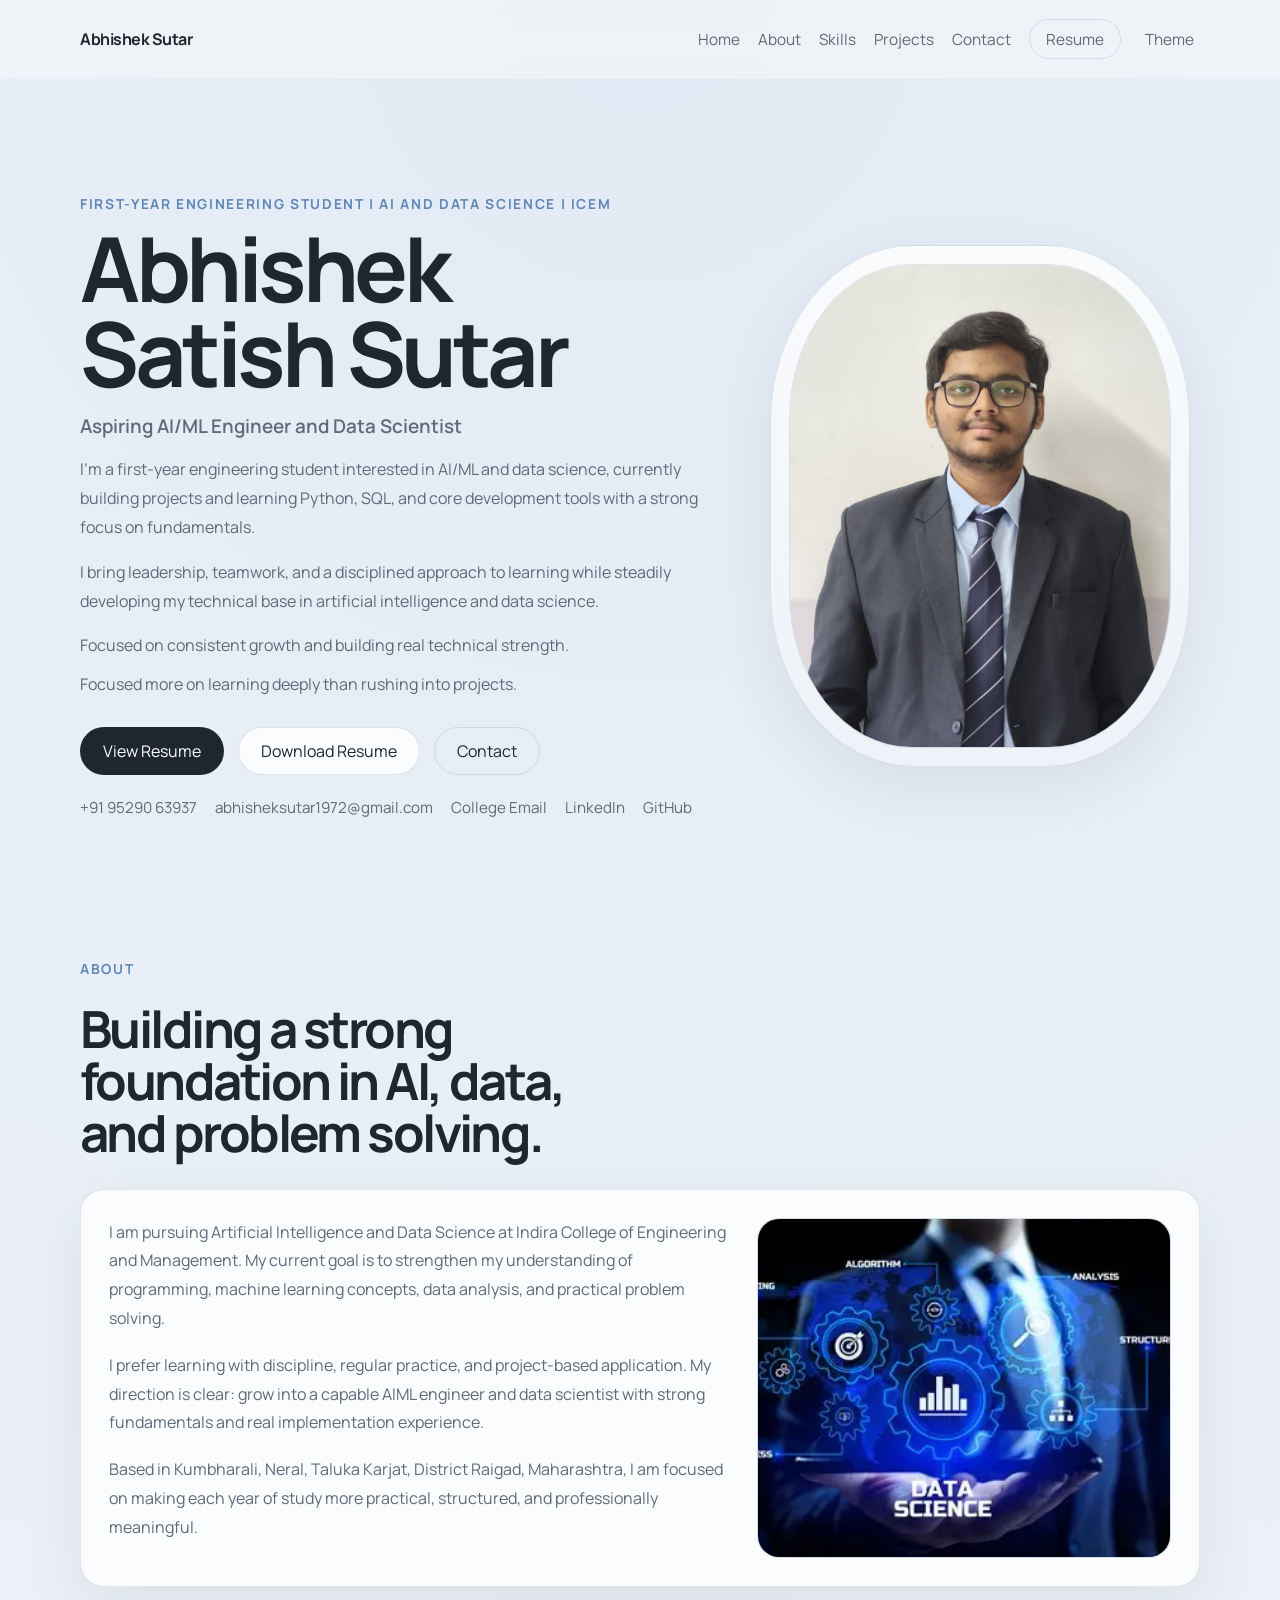
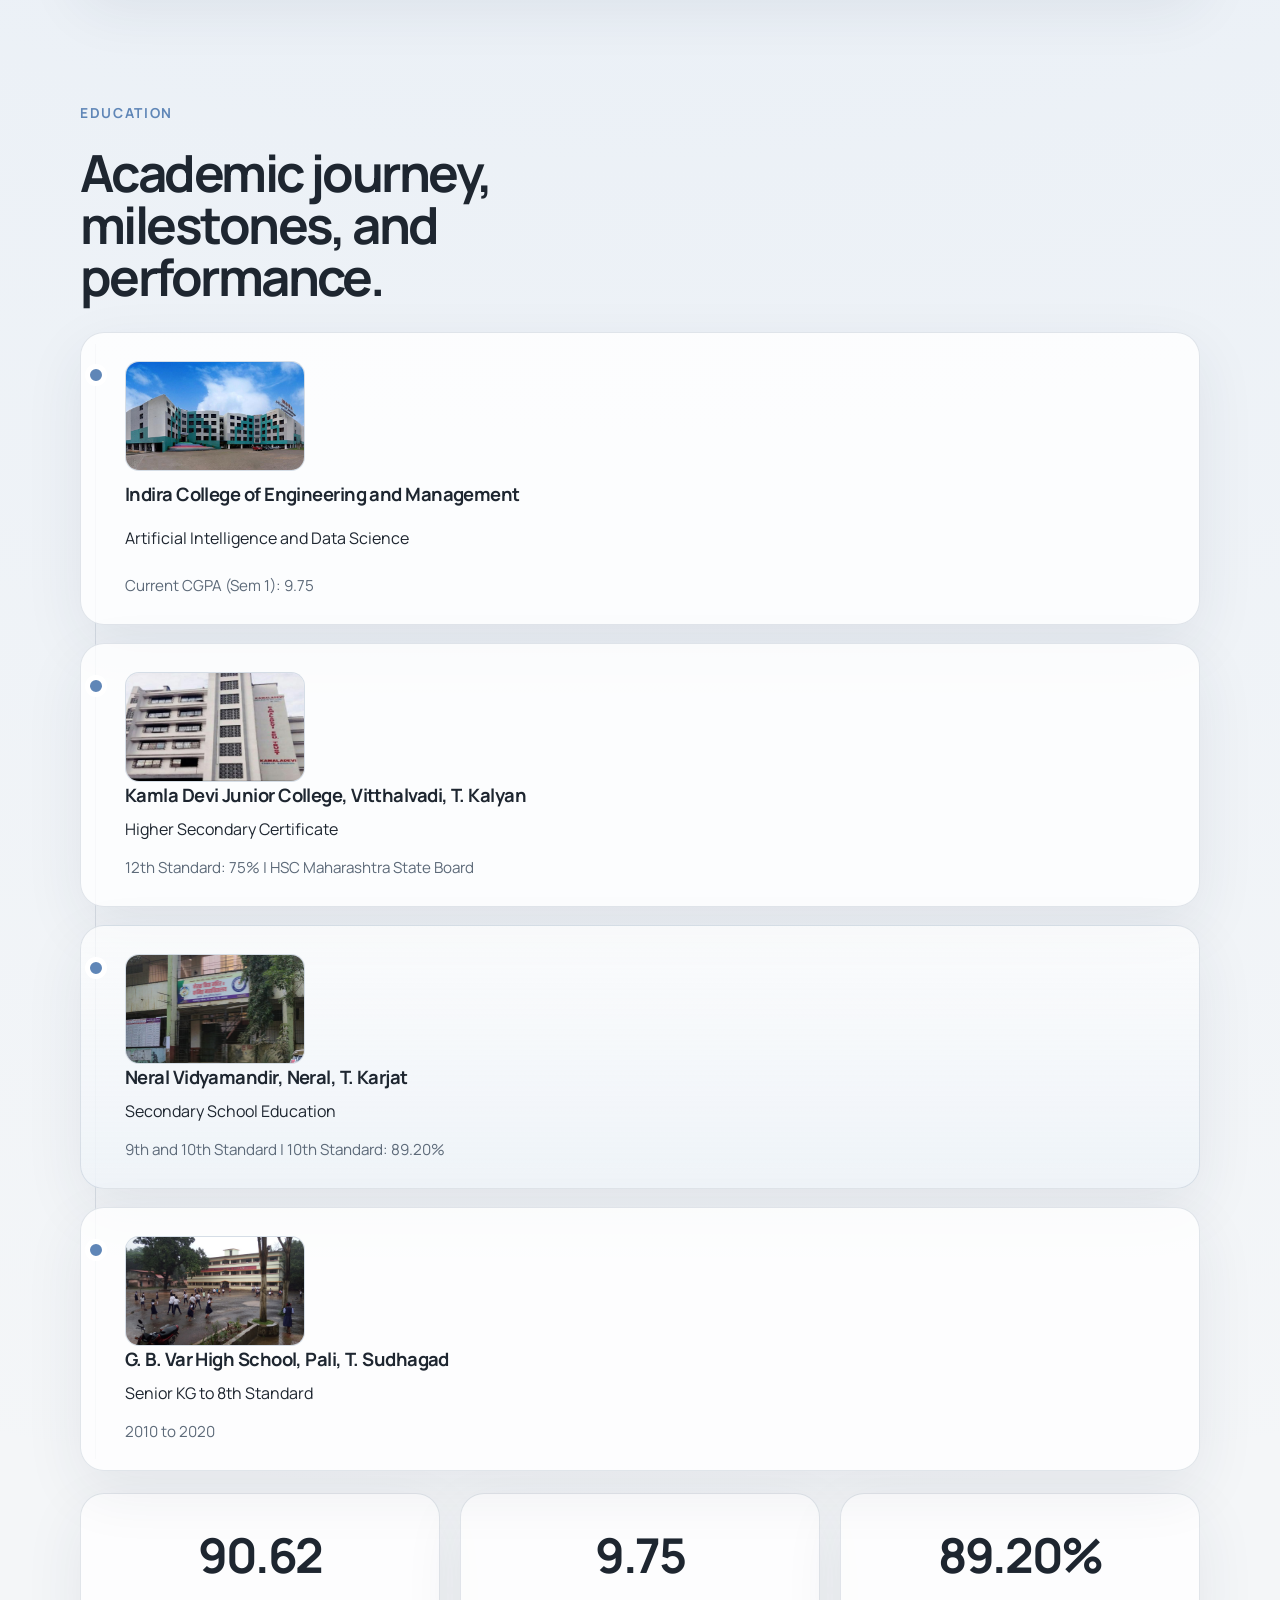
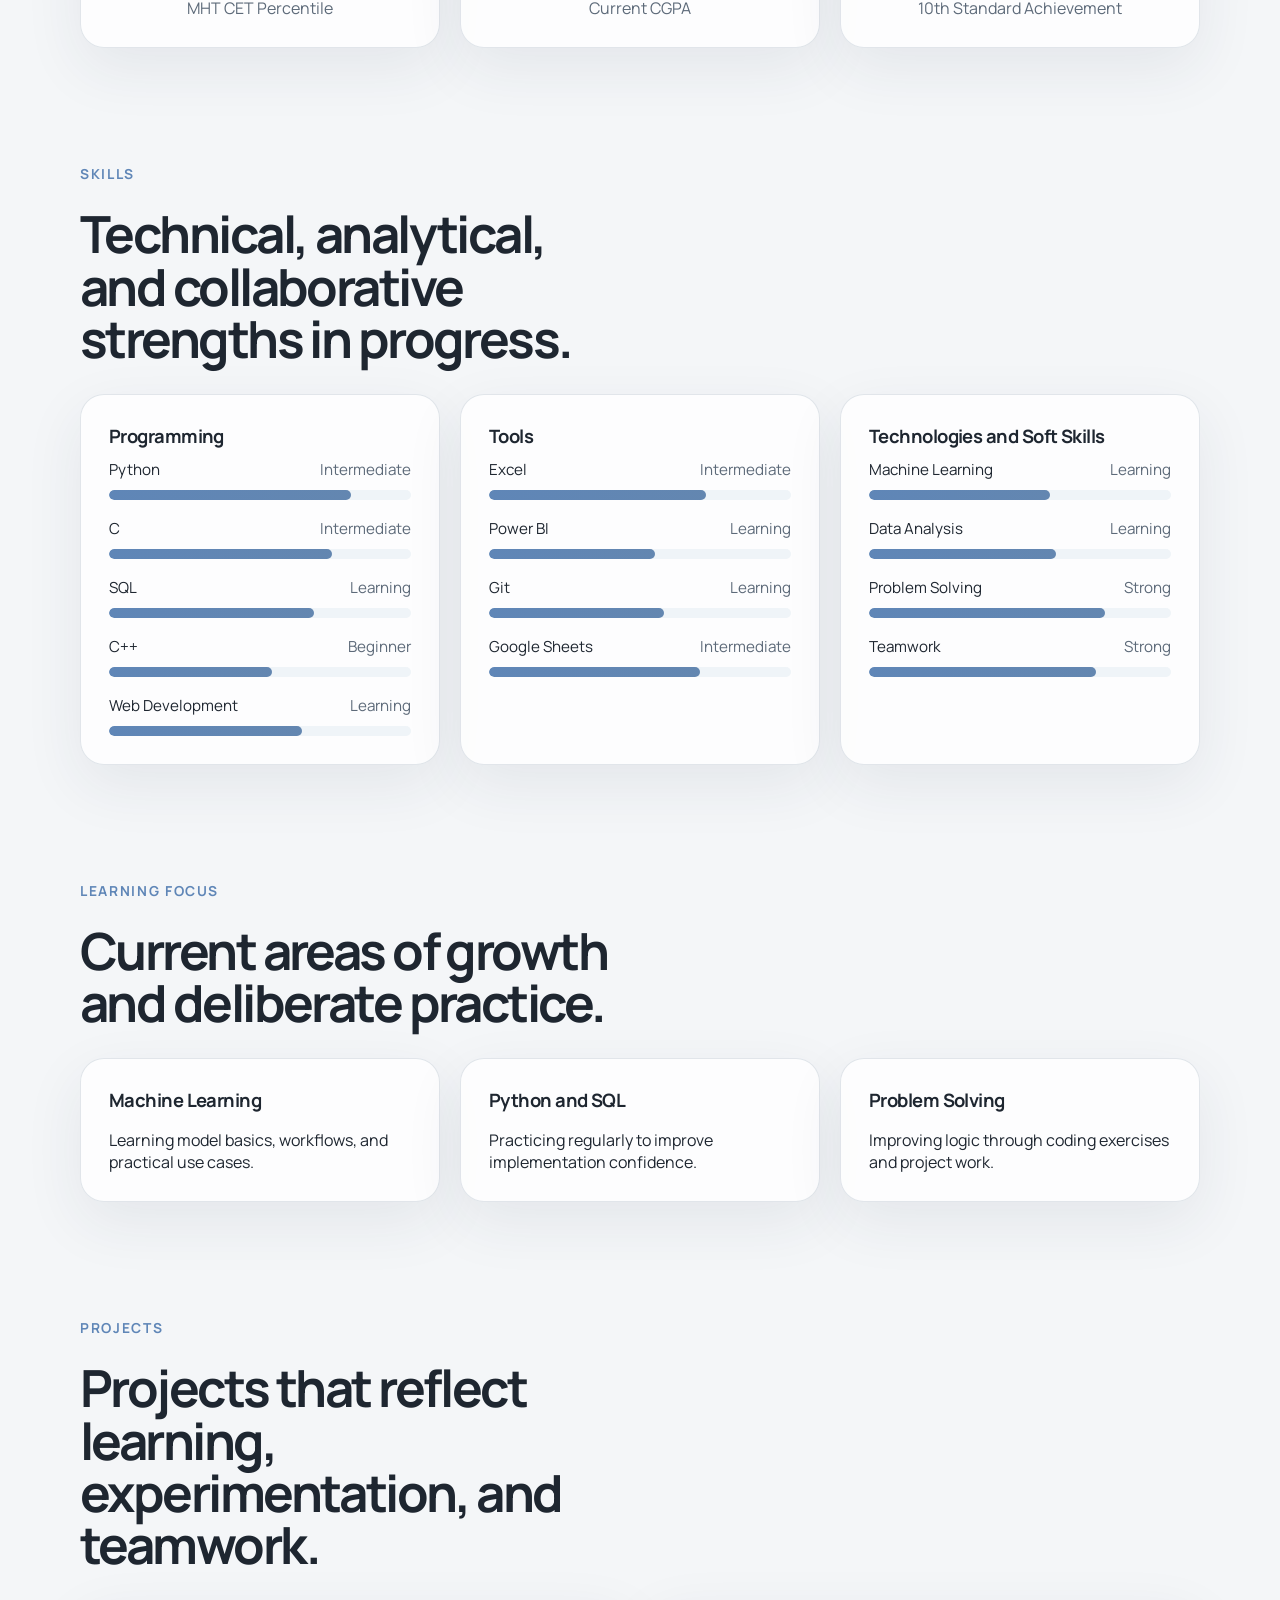
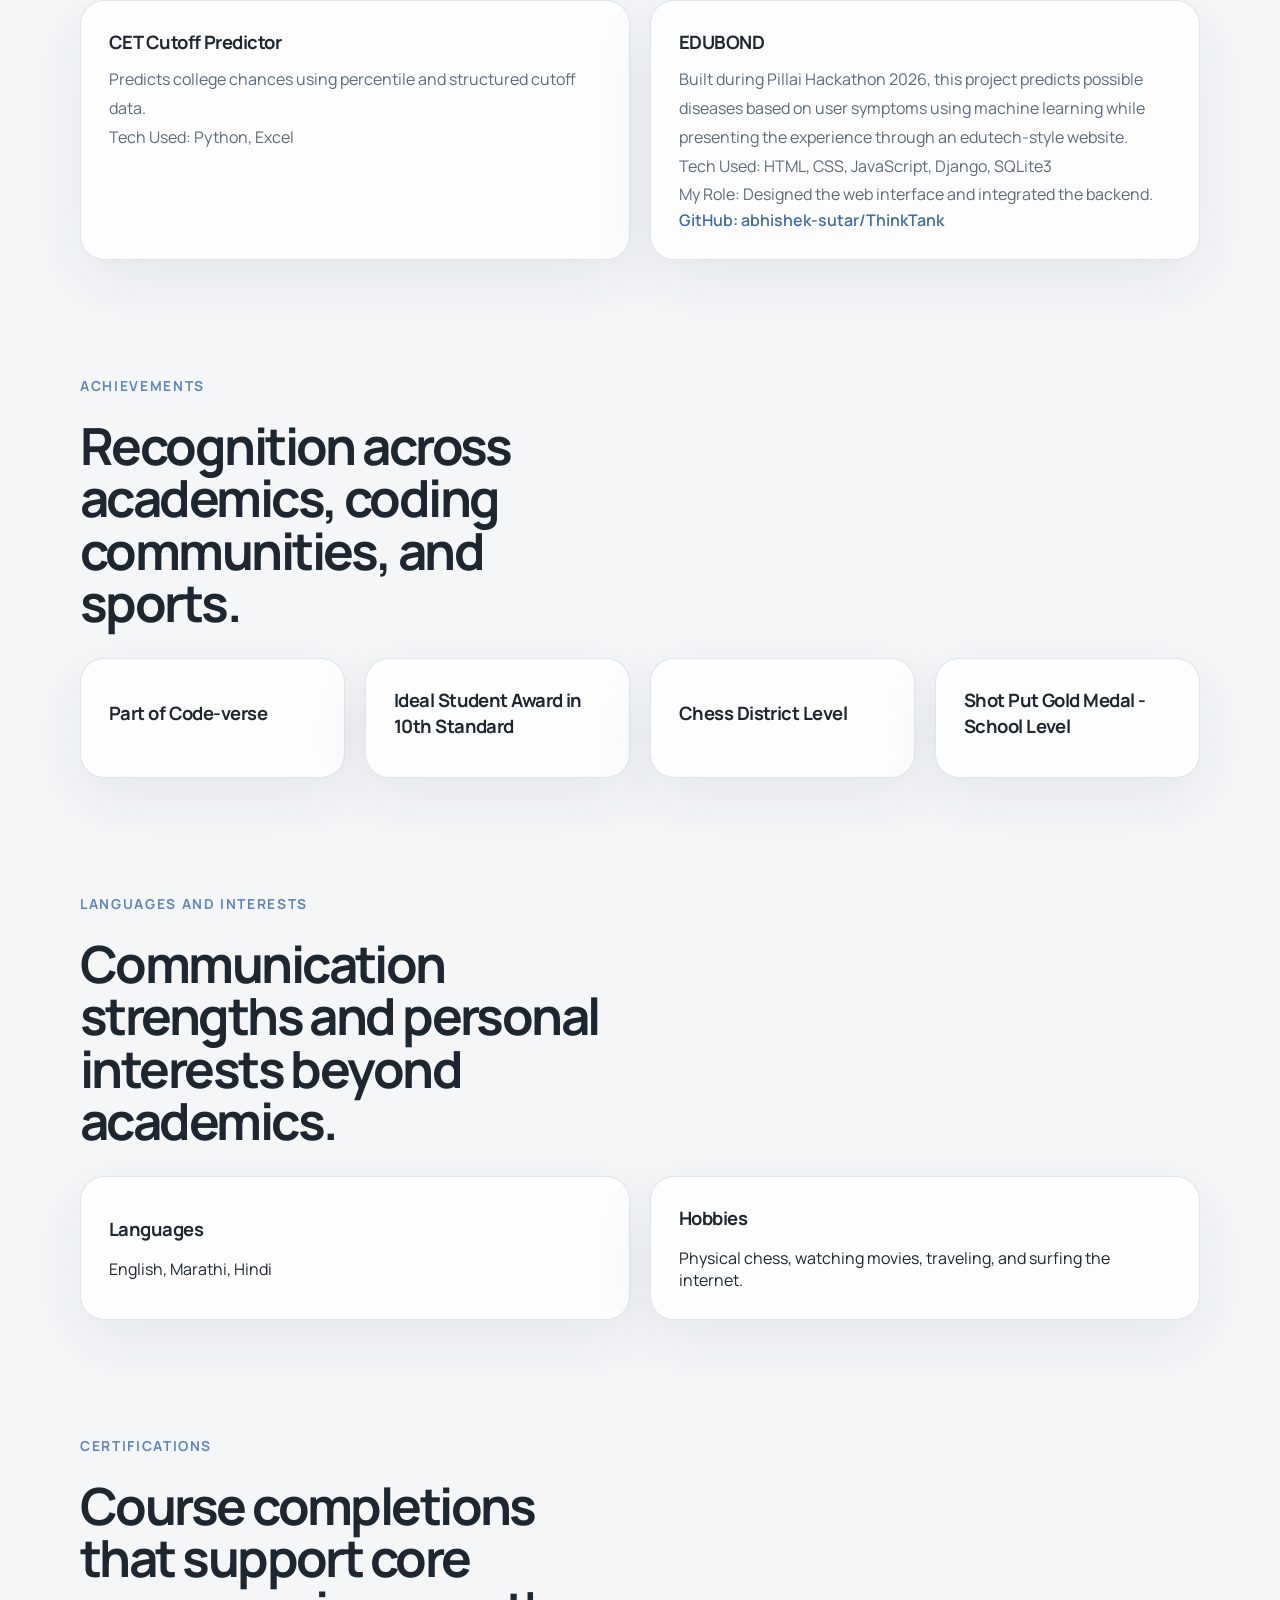
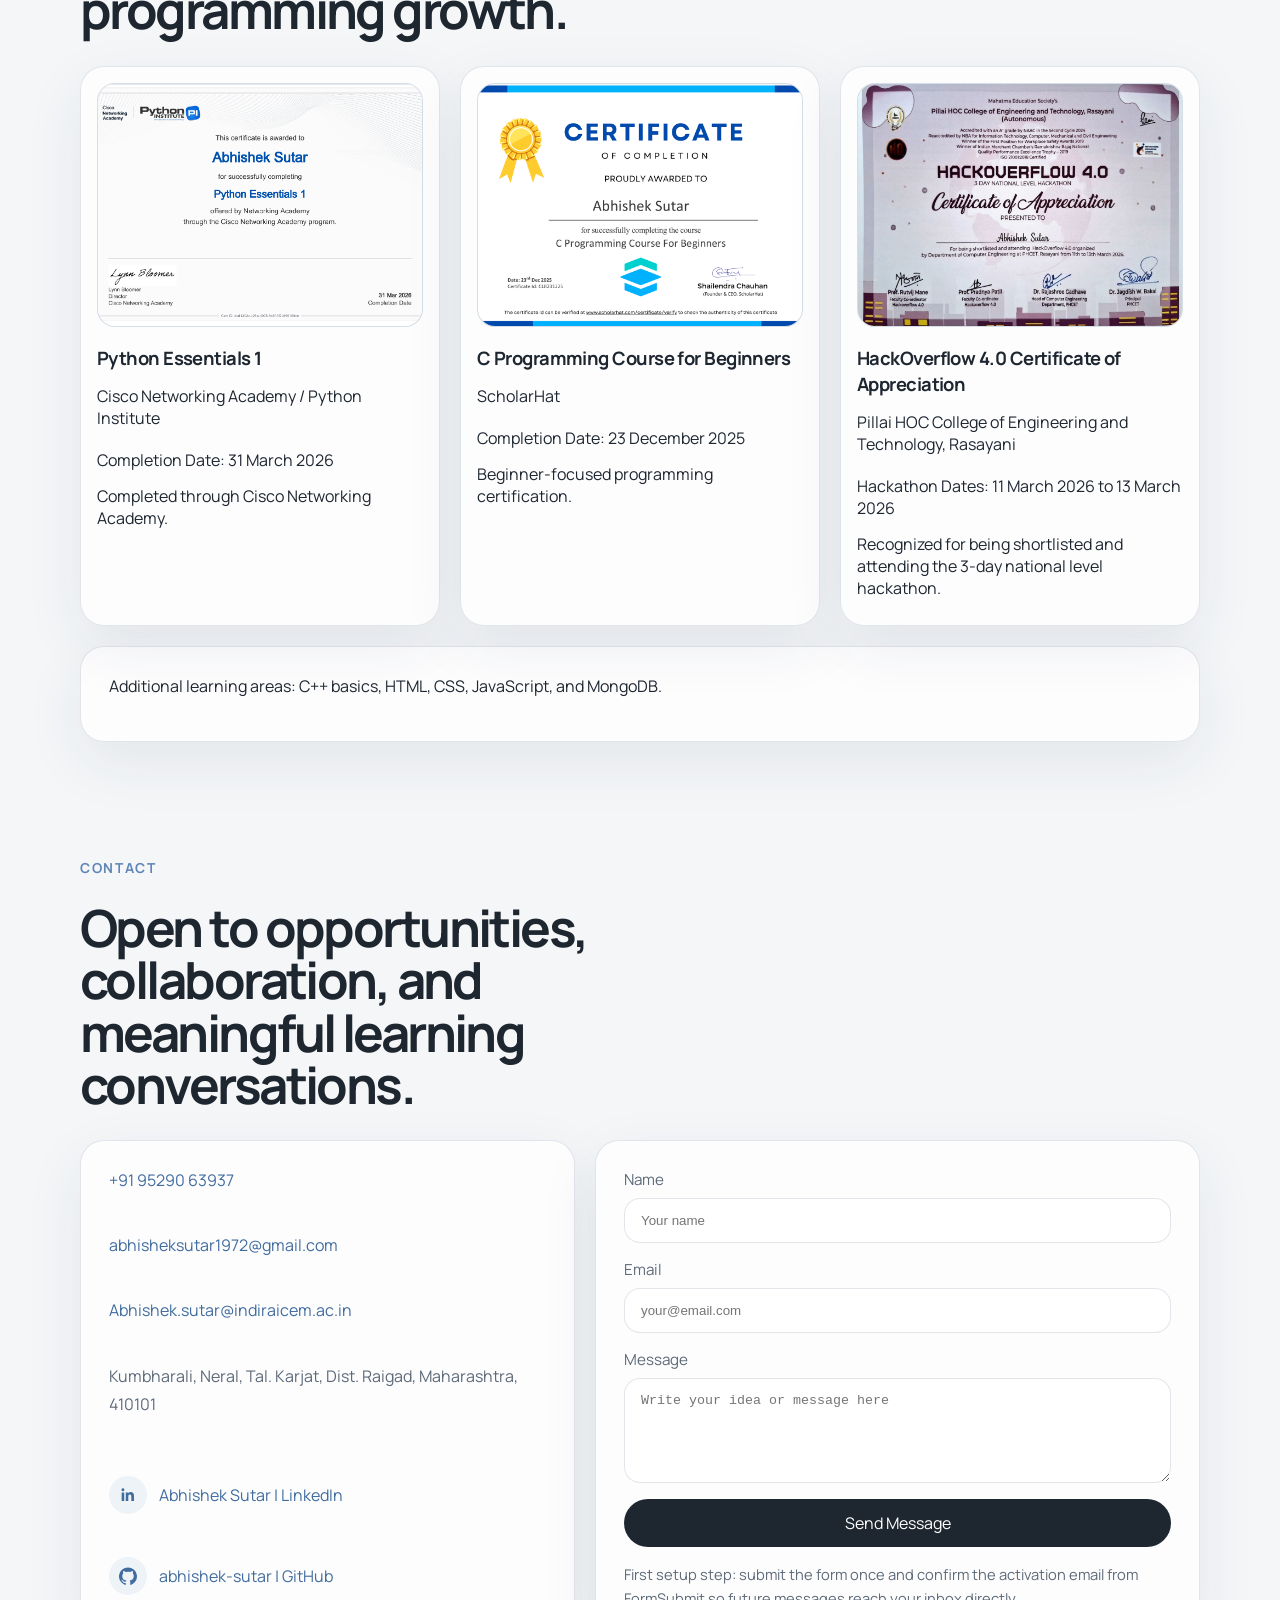
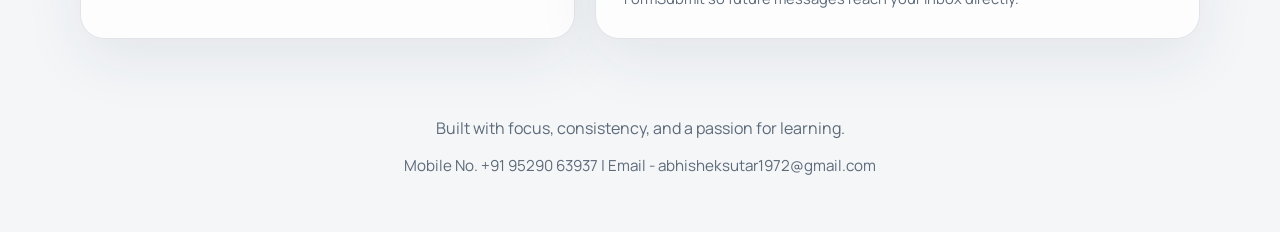
==== index.html @ 5d671698 "Initial portfolio site" ====
<!DOCTYPE html>
<html lang="en">
  <head>
    <meta charset="UTF-8" />
    <meta name="viewport" content="width=device-width, initial-scale=1.0" />
    <title>Abhishek Satish Sutar | Portfolio</title>
    <meta
      name="description"
      content="Portfolio of Abhishek Satish Sutar, a first-year AI and Data Science student focused on AI/ML, data science, and disciplined technical growth."
    />
    <link rel="preconnect" href="https://fonts.googleapis.com" />
    <link rel="preconnect" href="https://fonts.gstatic.com" crossorigin />
    <link
      href="https://fonts.googleapis.com/css2?family=Manrope:wght@400;500;600;700;800&family=Instrument+Serif:ital@0;1&display=swap"
      rel="stylesheet"
    />
    <link rel="stylesheet" href="styles.css" />
  </head>
  <body>
    <div class="page-shell">
      <header class="site-header">
        <nav class="navbar container" aria-label="Primary">
          <a class="brand" href="#home">Abhishek Sutar</a>
          <button class="nav-toggle" type="button" aria-expanded="false" aria-label="Toggle menu">
            <span></span>
            <span></span>
          </button>
          <div class="nav-links">
            <a href="#home">Home</a>
            <a href="#about">About</a>
            <a href="#skills">Skills</a>
            <a href="#projects">Projects</a>
            <a href="#contact">Contact</a>
            <a class="button button-nav" href="resume.html">Resume</a>
            <button class="theme-toggle" type="button" aria-label="Toggle theme">Theme</button>
          </div>
        </nav>
      </header>

      <main id="home">
        <section class="hero container reveal">
          <div class="hero-copy">
            <p class="eyebrow">First-Year Engineering Student | AI and Data Science | ICEM</p>
            <h1>Abhishek Satish Sutar</h1>
            <p class="hero-tagline">Aspiring AI/ML Engineer and Data Scientist</p>
            <p class="hero-description">
              I'm a first-year engineering student interested in AI/ML and data science, currently
              building projects and learning Python, SQL, and core development tools with a strong
              focus on fundamentals.
            </p>
            <p class="hero-description">
              I bring leadership, teamwork, and a disciplined approach to learning while steadily
              developing my technical base in artificial intelligence and data science.
            </p>
            <p class="hero-extra">Focused on consistent growth and building real technical strength.</p>
            <p class="hero-micro">Focused more on learning deeply than rushing into projects.</p>
            <div class="hero-actions">
              <a class="button button-primary" href="resume.html">View Resume</a>
              <a class="button button-secondary" href="resume.pdf" download>Download Resume</a>
              <a class="button button-ghost" href="#contact">Contact</a>
            </div>
            <div class="hero-inline-contact">
              <a href="tel:+919529063937">+91 95290 63937</a>
              <a href="mailto:abhisheksutar1972@gmail.com">abhisheksutar1972@gmail.com</a>
              <a href="mailto:Abhishek.sutar@indiraicem.ac.in">College Email</a>
              <a href="https://www.linkedin.com/in/abhishek-sutar2007/" target="_blank" rel="noreferrer"
                >LinkedIn</a
              >
              <a href="https://github.com/abhishek-sutar" target="_blank" rel="noreferrer">GitHub</a>
            </div>
          </div>
          <div class="hero-visual">
            <div class="profile-frame">
              <img
                src="profile-photo.jpg"
                alt="Portrait of Abhishek Satish Sutar"
                class="profile-image"
                onerror="this.style.display='none'; this.nextElementSibling.style.display='grid';"
              />
              <div class="profile-fallback" aria-hidden="true">
                <div class="fallback-orb"></div>
                <svg viewBox="0 0 120 120" role="img" aria-label="Airplane motif">
                  <path
                    d="M86.7 31.3 64.9 47.4 41.7 42.5c-4.5-.9-7.8 4.1-5.2 7.7l12.8 17.6-12.8 17.6c-2.6 3.6.7 8.6 5.2 7.7l23.2-4.9 21.8 16.1c3.8 2.8 9-.4 8.4-5.1l-3-25.5 19-7.1c4.3-1.6 4.3-7.7 0-9.3l-19-7.1 3-25.5c.6-4.7-4.6-7.9-8.4-5.1Z"
                  />
                </svg>
                <p>Growth | Direction | Vision</p>
              </div>
            </div>
          </div>
        </section>

        <section id="about" class="section container reveal">
          <div class="section-heading">
            <p class="eyebrow">About</p>
            <h2>Building a strong foundation in AI, data, and problem solving.</h2>
          </div>
          <div class="card about-card">
            <div class="about-copy">
              <p>
                I am pursuing Artificial Intelligence and Data Science at Indira College of
                Engineering and Management. My current goal is to strengthen my understanding of
                programming, machine learning concepts, data analysis, and practical problem solving.
              </p>
              <p>
                I prefer learning with discipline, regular practice, and project-based application. My
                direction is clear: grow into a capable AIML engineer and data scientist with strong
                fundamentals and real implementation experience.
              </p>
              <p>
                Based in Kumbharali, Neral, Taluka Karjat, District Raigad, Maharashtra, I am focused
                on making each year of study more practical, structured, and professionally meaningful.
              </p>
            </div>
            <div class="about-visual">
              <img
                src="about-ai-image.webp"
                alt="AI and data science themed visual"
                class="about-image"
              />
            </div>
          </div>
        </section>

        <section id="education" class="section container reveal">
          <div class="section-heading">
            <p class="eyebrow">Education</p>
            <h2>Academic journey, milestones, and performance.</h2>
          </div>
          <div class="timeline">
            <article class="timeline-card card timeline-card-with-image">
              <span class="timeline-marker"></span>
              <img
                src="college-image.jpg"
                alt="Official visual from Indira College of Engineering and Management"
                class="timeline-college-image"
              />
              <h3>Indira College of Engineering and Management</h3>
              <p>Artificial Intelligence and Data Science</p>
              <span class="timeline-meta">Current CGPA (Sem 1): 9.75</span>
            </article>
            <article class="timeline-card card">
              <span class="timeline-marker"></span>
              <img
                src="school-image-kamladevi.jpg"
                alt="Kamla Devi Junior College building"
                class="timeline-college-image"
              />
              <h3>Kamla Devi Junior College, Vitthalvadi, T. Kalyan</h3>
              <p>Higher Secondary Certificate</p>
              <span class="timeline-meta">12th Standard: 75% | HSC Maharashtra State Board</span>
            </article>
            <article class="timeline-card card highlighted-score">
              <span class="timeline-marker"></span>
              <img
                src="school-image-neral.jpg"
                alt="Neral Vidyamandir school building"
                class="timeline-college-image"
              />
              <h3>Neral Vidyamandir, Neral, T. Karjat</h3>
              <p>Secondary School Education</p>
              <span class="timeline-meta">9th and 10th Standard | 10th Standard: 89.20%</span>
            </article>
            <article class="timeline-card card">
              <span class="timeline-marker"></span>
              <img
                src="school-image-gb.jpg"
                alt="G. B. Var High School campus"
                class="timeline-college-image"
              />
              <h3>G. B. Var High School, Pali, T. Sudhagad</h3>
              <p>Senior KG to 8th Standard</p>
              <span class="timeline-meta">2010 to 2020</span>
            </article>
          </div>
          <div class="stats-grid education-stats">
            <article class="card stat-card">
              <strong>90.62</strong>
              <span>MHT CET Percentile</span>
            </article>
            <article class="card stat-card">
              <strong>9.75</strong>
              <span>Current CGPA</span>
            </article>
            <article class="card stat-card">
              <strong>89.20%</strong>
              <span>10th Standard Achievement</span>
            </article>
          </div>
        </section>

        <section id="skills" class="section container reveal">
          <div class="section-heading">
            <p class="eyebrow">Skills</p>
            <h2>Technical, analytical, and collaborative strengths in progress.</h2>
          </div>
          <div class="skills-grid">
            <article class="card skill-group">
              <h3>Programming</h3>
              <div class="skill-item">
                <div class="skill-head"><span>Python</span><span>Intermediate</span></div>
                <div class="progress-track"><span class="progress-fill" data-progress="80"></span></div>
              </div>
              <div class="skill-item">
                <div class="skill-head"><span>C</span><span>Intermediate</span></div>
                <div class="progress-track"><span class="progress-fill" data-progress="74"></span></div>
              </div>
              <div class="skill-item">
                <div class="skill-head"><span>SQL</span><span>Learning</span></div>
                <div class="progress-track"><span class="progress-fill" data-progress="68"></span></div>
              </div>
              <div class="skill-item">
                <div class="skill-head"><span>C++</span><span>Beginner</span></div>
                <div class="progress-track"><span class="progress-fill" data-progress="54"></span></div>
              </div>
              <div class="skill-item">
                <div class="skill-head"><span>Web Development</span><span>Learning</span></div>
                <div class="progress-track"><span class="progress-fill" data-progress="64"></span></div>
              </div>
            </article>
            <article class="card skill-group">
              <h3>Tools</h3>
              <div class="skill-item">
                <div class="skill-head"><span>Excel</span><span>Intermediate</span></div>
                <div class="progress-track"><span class="progress-fill" data-progress="72"></span></div>
              </div>
              <div class="skill-item">
                <div class="skill-head"><span>Power BI</span><span>Learning</span></div>
                <div class="progress-track"><span class="progress-fill" data-progress="55"></span></div>
              </div>
              <div class="skill-item">
                <div class="skill-head"><span>Git</span><span>Learning</span></div>
                <div class="progress-track"><span class="progress-fill" data-progress="58"></span></div>
              </div>
              <div class="skill-item">
                <div class="skill-head"><span>Google Sheets</span><span>Intermediate</span></div>
                <div class="progress-track"><span class="progress-fill" data-progress="70"></span></div>
              </div>
            </article>
            <article class="card skill-group">
              <h3>Technologies and Soft Skills</h3>
              <div class="skill-item">
                <div class="skill-head"><span>Machine Learning</span><span>Learning</span></div>
                <div class="progress-track"><span class="progress-fill" data-progress="60"></span></div>
              </div>
              <div class="skill-item">
                <div class="skill-head"><span>Data Analysis</span><span>Learning</span></div>
                <div class="progress-track"><span class="progress-fill" data-progress="62"></span></div>
              </div>
              <div class="skill-item">
                <div class="skill-head"><span>Problem Solving</span><span>Strong</span></div>
                <div class="progress-track"><span class="progress-fill" data-progress="78"></span></div>
              </div>
              <div class="skill-item">
                <div class="skill-head"><span>Teamwork</span><span>Strong</span></div>
                <div class="progress-track"><span class="progress-fill" data-progress="75"></span></div>
              </div>
            </article>
          </div>
        </section>

        <section class="section container reveal">
          <div class="section-heading">
            <p class="eyebrow">Learning Focus</p>
            <h2>Current areas of growth and deliberate practice.</h2>
          </div>
          <div class="card-grid three-up">
            <article class="card info-card">
              <h3>Machine Learning</h3>
              <p>Learning model basics, workflows, and practical use cases.</p>
            </article>
            <article class="card info-card">
              <h3>Python and SQL</h3>
              <p>Practicing regularly to improve implementation confidence.</p>
            </article>
            <article class="card info-card">
              <h3>Problem Solving</h3>
              <p>Improving logic through coding exercises and project work.</p>
            </article>
          </div>
        </section>

        <section id="projects" class="section container reveal">
          <div class="section-heading">
            <p class="eyebrow">Projects</p>
            <h2>Projects that reflect learning, experimentation, and teamwork.</h2>
          </div>
          <div class="card-grid two-up">
            <article class="card project-card">
              <h3>CET Cutoff Predictor</h3>
              <p>Predicts college chances using percentile and structured cutoff data.</p>
              <p class="project-meta">Tech Used: Python, Excel</p>
            </article>
            <article class="card project-card">
              <h3>EDUBOND</h3>
              <p>
                Built during Pillai Hackathon 2026, this project predicts possible diseases based on
                user symptoms using machine learning while presenting the experience through an
                edutech-style website.
              </p>
              <p class="project-meta">Tech Used: HTML, CSS, JavaScript, Django, SQLite3</p>
              <p class="project-meta">My Role: Designed the web interface and integrated the backend.</p>
              <a
                class="text-link"
                href="https://github.com/abhishek-sutar/ThinkTank"
                target="_blank"
                rel="noreferrer"
                >GitHub: abhishek-sutar/ThinkTank</a
              >
            </article>
          </div>
        </section>

        <section class="section container reveal">
          <div class="section-heading">
            <p class="eyebrow">Achievements</p>
            <h2>Recognition across academics, coding communities, and sports.</h2>
          </div>
          <div class="card-grid four-up">
            <article class="card info-card"><h3>Part of Code-verse</h3></article>
            <article class="card info-card"><h3>Ideal Student Award in 10th Standard</h3></article>
            <article class="card info-card"><h3>Chess District Level</h3></article>
            <article class="card info-card"><h3>Shot Put Gold Medal - School Level</h3></article>
          </div>
        </section>

        <section class="section container reveal">
          <div class="section-heading">
            <p class="eyebrow">Languages and Interests</p>
            <h2>Communication strengths and personal interests beyond academics.</h2>
          </div>
          <div class="card-grid two-up">
            <article class="card info-card">
              <h3>Languages</h3>
              <p>English, Marathi, Hindi</p>
            </article>
            <article class="card info-card">
              <h3>Hobbies</h3>
              <p>Physical chess, watching movies, traveling, and surfing the internet.</p>
            </article>
          </div>
        </section>

        <section class="section container reveal">
          <div class="section-heading">
            <p class="eyebrow">Certifications</p>
            <h2>Course completions that support core programming growth.</h2>
          </div>
          <div class="card-grid certificates-grid">
            <article class="card certificate-card">
              <img
                class="certificate-image"
                src="certificate-python.png"
                alt="Python Essentials 1 certificate awarded to Abhishek Sutar"
              />
              <div class="certificate-copy">
              <h3>Python Essentials 1</h3>
              <p>Cisco Networking Academy / Python Institute</p>
              <p class="project-meta">Completion Date: 31 March 2026</p>
              <p class="project-meta">Completed through Cisco Networking Academy.</p>
              </div>
            </article>
            <article class="card certificate-card">
              <img
                class="certificate-image"
                src="certificate-c.png"
                alt="C Programming Course for Beginners certificate awarded to Abhishek Sutar"
              />
              <div class="certificate-copy">
              <h3>C Programming Course for Beginners</h3>
              <p>ScholarHat</p>
              <p class="project-meta">Completion Date: 23 December 2025</p>
              <p class="project-meta">Beginner-focused programming certification.</p>
              </div>
            </article>
            <article class="card certificate-card">
              <img
                class="certificate-image"
                src="certificate-hackathon.jpg"
                alt="HackOverflow 4.0 Certificate of Appreciation awarded to Abhishek Sutar"
              />
              <div class="certificate-copy">
              <h3>HackOverflow 4.0 Certificate of Appreciation</h3>
              <p>Pillai HOC College of Engineering and Technology, Rasayani</p>
              <p class="project-meta">Hackathon Dates: 11 March 2026 to 13 March 2026</p>
              <p class="project-meta">
                Recognized for being shortlisted and attending the 3-day national level hackathon.
              </p>
              </div>
            </article>
          </div>
          <div class="card certifications-note">
            <p>Additional learning areas: C++ basics, HTML, CSS, JavaScript, and MongoDB.</p>
          </div>
        </section>

        <section id="contact" class="section container reveal">
          <div class="section-heading">
            <p class="eyebrow">Contact</p>
            <h2>Open to opportunities, collaboration, and meaningful learning conversations.</h2>
          </div>
          <div class="contact-layout">
            <div class="card contact-card">
              <a href="tel:+919529063937">+91 95290 63937</a>
              <a href="mailto:abhisheksutar1972@gmail.com">abhisheksutar1972@gmail.com</a>
              <a href="mailto:Abhishek.sutar@indiraicem.ac.in">Abhishek.sutar@indiraicem.ac.in</a>
              <p class="contact-address">
                Kumbharali, Neral, Tal. Karjat, Dist. Raigad, Maharashtra, 410101
              </p>
              <a
                class="contact-link"
                href="https://www.linkedin.com/in/abhishek-sutar2007/"
                target="_blank"
                rel="noreferrer"
              >
                <span class="social-icon" aria-hidden="true">
                  <svg viewBox="0 0 24 24">
                    <path
                      d="M6.94 8.5H3.56V20h3.38V8.5Zm.22-3.55A2.03 2.03 0 0 0 5.12 3a2.02 2.02 0 0 0 0 4.03 2.03 2.03 0 0 0 2.04-2.08ZM20 13.02c0-3.43-1.83-5.03-4.27-5.03a3.68 3.68 0 0 0-3.32 1.83V8.5H9.03c.04.88 0 11.5 0 11.5h3.38v-6.42c0-.34.02-.68.13-.92.27-.68.9-1.39 1.95-1.39 1.37 0 1.92 1.05 1.92 2.58V20H20v-6.98Z"
                    />
                  </svg>
                </span>
                <span>Abhishek Sutar | LinkedIn</span>
              </a>
              <a
                class="contact-link"
                href="https://github.com/abhishek-sutar"
                target="_blank"
                rel="noreferrer"
              >
                <span class="social-icon" aria-hidden="true">
                  <svg viewBox="0 0 24 24">
                    <path
                      d="M12 .5a12 12 0 0 0-3.8 23.38c.6.1.82-.26.82-.58l-.02-2.04c-3.34.73-4.04-1.61-4.04-1.61-.55-1.4-1.35-1.77-1.35-1.77-1.1-.75.08-.73.08-.73 1.22.08 1.86 1.25 1.86 1.25 1.08 1.85 2.83 1.32 3.52 1 .1-.78.42-1.31.76-1.61-2.66-.3-5.46-1.33-5.46-5.92 0-1.31.47-2.38 1.24-3.22-.13-.3-.54-1.52.12-3.16 0 0 1.01-.32 3.3 1.23A11.5 11.5 0 0 1 12 6.32c1.02 0 2.05.14 3.01.4 2.29-1.55 3.29-1.23 3.29-1.23.67 1.64.25 2.86.13 3.16.77.84 1.23 1.91 1.23 3.22 0 4.6-2.8 5.61-5.48 5.91.43.37.82 1.1.82 2.22l-.01 3.29c0 .32.21.69.83.57A12 12 0 0 0 12 .5Z"
                    />
                  </svg>
                </span>
                <span>abhishek-sutar | GitHub</span>
              </a>
            </div>
            <form
              class="card contact-form"
              action="https://formsubmit.co/abhisheksutar1972@gmail.com"
              method="POST"
            >
              <input type="hidden" name="_subject" value="New portfolio message from abhishek-sutar site" />
              <input type="hidden" name="_next" value="https://formsubmit.co/thanks" />
              <label>
                Name
                <input type="text" name="name" placeholder="Your name" required />
              </label>
              <label>
                Email
                <input type="email" name="email" placeholder="your@email.com" required />
              </label>
              <label>
                Message
                <textarea
                  name="message"
                  rows="5"
                  placeholder="Write your idea or message here"
                  required
                ></textarea>
              </label>
              <button class="button button-primary" type="submit">Send Message</button>
              <p class="form-note">
                First setup step: submit the form once and confirm the activation email from
                FormSubmit so future messages reach your inbox directly.
              </p>
            </form>
          </div>
        </section>
      </main>

      <footer class="site-footer container">
        <p>Built with focus, consistency, and a passion for learning.</p>
        <p class="footer-contact">Mobile No. +91 95290 63937 | Email - abhisheksutar1972@gmail.com</p>
      </footer>
    </div>

    <script src="script.js"></script>
  </body>
</html>
---- styles.css ----
:root {
  color-scheme: light;
  --bg: #f4f6f8;
  --bg-accent: radial-gradient(circle at top, rgba(130, 175, 228, 0.16), transparent 38%);
  --surface: rgba(255, 255, 255, 0.8);
  --surface-strong: #ffffff;
  --surface-soft: #eef3f8;
  --text: #1e2630;
  --muted: #5d6a79;
  --line: rgba(122, 143, 166, 0.22);
  --accent: #5f86b7;
  --accent-strong: #416c9f;
  --shadow: 0 20px 60px rgba(33, 53, 77, 0.08);
  --radius-xl: 32px;
  --radius-lg: 24px;
  --radius-md: 18px;
  --radius-sm: 12px;
  --container: min(1120px, calc(100vw - 40px));
  --transition: 240ms ease;
}

body.dark-mode {
  color-scheme: dark;
  --bg: #11161d;
  --bg-accent: radial-gradient(circle at top, rgba(112, 149, 194, 0.18), transparent 35%);
  --surface: rgba(24, 32, 42, 0.85);
  --surface-strong: #18202a;
  --surface-soft: #1c2631;
  --text: #edf3fa;
  --muted: #b4c0cc;
  --line: rgba(170, 194, 218, 0.16);
  --accent: #93b6de;
  --accent-strong: #b0cae9;
  --shadow: 0 20px 60px rgba(2, 6, 12, 0.35);
}

* {
  box-sizing: border-box;
}

html {
  scroll-behavior: smooth;
}

body {
  margin: 0;
  font-family: "Manrope", sans-serif;
  background: var(--bg-accent), var(--bg);
  color: var(--text);
  transition: background-color var(--transition), color var(--transition);
}

img {
  max-width: 100%;
  display: block;
}

a {
  color: inherit;
  text-decoration: none;
}

button {
  font: inherit;
}

.page-shell {
  min-height: 100vh;
}

.container {
  width: var(--container);
  margin: 0 auto;
}

.site-header {
  position: sticky;
  top: 0;
  z-index: 20;
  backdrop-filter: blur(18px);
  background: color-mix(in srgb, var(--bg) 70%, transparent);
  border-bottom: 1px solid transparent;
}

.navbar {
  display: flex;
  align-items: center;
  justify-content: space-between;
  min-height: 78px;
  gap: 20px;
}

.brand {
  font-weight: 700;
  letter-spacing: -0.03em;
}

.nav-links {
  display: flex;
  align-items: center;
  gap: 18px;
}

.nav-links a,
.theme-toggle {
  color: var(--muted);
  font-size: 0.96rem;
  transition: color var(--transition), background-color var(--transition);
}

.nav-links a:hover,
.theme-toggle:hover {
  color: var(--text);
}

.theme-toggle,
.nav-toggle {
  border: 0;
  background: transparent;
  cursor: pointer;
}

.nav-toggle {
  display: none;
  width: 48px;
  height: 48px;
  padding: 12px;
  border-radius: 50%;
  background: var(--surface);
  box-shadow: var(--shadow);
}

.nav-toggle span {
  display: block;
  width: 100%;
  height: 2px;
  background: var(--text);
  margin: 6px 0;
  border-radius: 999px;
}

.hero {
  display: grid;
  grid-template-columns: 1.35fr 0.95fr;
  align-items: center;
  gap: 56px;
  padding: 84px 0 52px;
  min-height: calc(100vh - 78px);
}

.eyebrow {
  margin: 0 0 12px;
  color: var(--accent);
  font-size: 0.86rem;
  font-weight: 700;
  letter-spacing: 0.12em;
  text-transform: uppercase;
}

h1,
h2,
h3,
p {
  margin-top: 0;
}

h1,
h2 {
  letter-spacing: -0.05em;
}

h1 {
  max-width: 10ch;
  margin-bottom: 18px;
  font-size: clamp(3.5rem, 7vw, 6rem);
  line-height: 0.95;
}

h2 {
  max-width: 16ch;
  margin-bottom: 0;
  font-size: clamp(2rem, 4vw, 3.25rem);
  line-height: 1.02;
}

h3 {
  margin-bottom: 10px;
  font-size: 1.15rem;
  letter-spacing: -0.03em;
}

.hero-tagline {
  margin-bottom: 16px;
  color: var(--muted);
  font-size: 1.18rem;
  font-weight: 600;
}

.hero-description,
.hero-extra,
.hero-micro,
.about-card p,
.project-card p,
.resume-summary,
.resume-section p,
.clean-list li {
  max-width: 62ch;
  color: var(--muted);
  line-height: 1.8;
}

.hero-extra,
.hero-micro {
  margin-bottom: 10px;
}

.hero-actions {
  display: flex;
  flex-wrap: wrap;
  gap: 14px;
  margin-top: 28px;
}

.hero-inline-contact {
  display: flex;
  flex-wrap: wrap;
  gap: 14px 18px;
  margin-top: 22px;
}

.hero-inline-contact a {
  color: var(--muted);
  font-size: 0.95rem;
}

.button {
  display: inline-flex;
  align-items: center;
  justify-content: center;
  min-height: 48px;
  padding: 0 22px;
  border: 1px solid var(--line);
  border-radius: 999px;
  transition: transform var(--transition), border-color var(--transition), background-color var(--transition);
}

.button:hover {
  transform: translateY(-2px);
}

.button-primary {
  background: var(--text);
  color: var(--surface-strong);
  border-color: transparent;
}

.button-secondary {
  background: var(--surface);
}

.button-ghost {
  background: transparent;
}

.button-nav {
  min-height: 40px;
  padding: 0 16px;
}

.hero-visual {
  display: flex;
  justify-content: center;
}

.profile-frame,
.resume-image-frame {
  position: relative;
  display: grid;
  place-items: center;
  width: min(420px, 100%);
  aspect-ratio: 1;
  padding: 18px;
  border: 1px solid var(--line);
  border-radius: 34%;
  background: linear-gradient(180deg, var(--surface), color-mix(in srgb, var(--surface-soft) 80%, transparent));
  box-shadow: var(--shadow);
}

.profile-image,
.resume-image {
  width: 100%;
  height: 100%;
  object-fit: cover;
  border-radius: 32%;
  border: 1px solid var(--line);
}

.profile-fallback,
.resume-fallback {
  display: none;
  place-items: center;
  width: 100%;
  height: 100%;
  padding: 28px;
  border-radius: 32%;
  background:
    radial-gradient(circle at 35% 30%, rgba(151, 190, 231, 0.44), transparent 26%),
    linear-gradient(180deg, rgba(255, 255, 255, 0.84), rgba(214, 226, 239, 0.52));
}

body.dark-mode .profile-fallback,
body.dark-mode .resume-fallback {
  background:
    radial-gradient(circle at 35% 30%, rgba(151, 190, 231, 0.28), transparent 26%),
    linear-gradient(180deg, rgba(33, 44, 57, 0.84), rgba(23, 32, 42, 0.9));
}

.profile-fallback svg,
.resume-fallback svg {
  width: 44%;
  fill: var(--accent-strong);
}

.profile-fallback p,
.resume-fallback span {
  margin: 16px 0 0;
  color: var(--muted);
  text-align: center;
  font-weight: 600;
}

.fallback-orb {
  position: absolute;
  inset: 18% 18% auto auto;
  width: 72px;
  height: 72px;
  border-radius: 50%;
  background: rgba(255, 255, 255, 0.45);
  filter: blur(10px);
}

.section {
  padding: 58px 0;
}

.section-heading {
  display: grid;
  gap: 12px;
  margin-bottom: 30px;
}

.card,
.resume-page,
.nav-menu-open .nav-links {
  border: 1px solid var(--line);
  background: var(--surface);
  box-shadow: var(--shadow);
}

.card {
  border-radius: var(--radius-lg);
  padding: 28px;
  transition: transform var(--transition), border-color var(--transition), background-color var(--transition);
}

.about-card {
  display: grid;
  grid-template-columns: 1.2fr 0.8fr;
  gap: 28px;
  align-items: stretch;
}

.about-copy {
  display: grid;
  gap: 2px;
}

.about-visual {
  display: flex;
  align-items: center;
  justify-content: center;
}

.about-image {
  width: 100%;
  height: 100%;
  min-height: 280px;
  object-fit: cover;
  border-radius: 22px;
  border: 1px solid var(--line);
  background: var(--surface-soft);
}

.card:hover {
  transform: translateY(-4px);
  border-color: color-mix(in srgb, var(--accent) 30%, var(--line));
}

.timeline {
  position: relative;
  display: grid;
  gap: 18px;
}

.timeline-card-with-image {
  display: grid;
  gap: 10px;
}

.timeline-college-image,
.resume-inline-college-image {
  width: 100%;
  max-width: 180px;
  height: 110px;
  object-fit: cover;
  border-radius: 14px;
  border: 1px solid var(--line);
  background: var(--surface-soft);
}

.resume-inline-college-image {
  margin-bottom: 12px;
}

.timeline::before {
  content: "";
  position: absolute;
  left: 15px;
  top: 12px;
  bottom: 12px;
  width: 1px;
  background: var(--line);
}

.timeline-card {
  position: relative;
  padding-left: 44px;
}

.timeline-marker {
  position: absolute;
  left: 4px;
  top: 31px;
  width: 22px;
  height: 22px;
  border: 5px solid var(--surface-strong);
  border-radius: 50%;
  background: var(--accent);
}

.timeline-meta {
  color: var(--muted);
  font-size: 0.95rem;
}

.highlighted-score {
  background: linear-gradient(180deg, color-mix(in srgb, var(--surface) 85%, transparent), color-mix(in srgb, var(--surface-soft) 88%, transparent));
}

.skills-grid,
.card-grid,
.stats-grid,
.resume-columns,
.resume-list {
  display: grid;
  gap: 20px;
}

.skills-grid {
  grid-template-columns: repeat(3, minmax(0, 1fr));
}

.two-up {
  grid-template-columns: repeat(2, minmax(0, 1fr));
}

.three-up {
  grid-template-columns: repeat(3, minmax(0, 1fr));
}

.four-up {
  grid-template-columns: repeat(4, minmax(0, 1fr));
}

.stats-grid {
  grid-template-columns: repeat(3, minmax(0, 1fr));
}

.skill-group,
.info-card,
.project-card,
.stat-card {
  min-height: 100%;
}

.skill-item + .skill-item {
  margin-top: 18px;
}

.skill-head {
  display: flex;
  align-items: center;
  justify-content: space-between;
  gap: 12px;
  margin-bottom: 10px;
  font-size: 0.95rem;
}

.skill-head span:last-child {
  color: var(--muted);
}

.progress-track {
  overflow: hidden;
  height: 10px;
  border-radius: 999px;
  background: color-mix(in srgb, var(--surface-soft) 90%, transparent);
}

.progress-fill {
  display: block;
  width: 0;
  height: 100%;
  border-radius: inherit;
  background: linear-gradient(90deg, var(--accent), color-mix(in srgb, var(--accent-strong) 82%, white));
  transition: width 1.2s cubic-bezier(0.22, 1, 0.36, 1);
}

.info-card {
  display: grid;
  align-content: center;
  gap: 6px;
}

.info-card p,
.project-card p {
  margin-bottom: 0;
}

.stat-card {
  display: grid;
  gap: 10px;
  text-align: center;
}

.stat-card strong {
  font-size: clamp(2rem, 4vw, 3rem);
  letter-spacing: -0.05em;
}

.stat-card span {
  color: var(--muted);
}

.clean-list {
  margin: 0;
  padding-left: 20px;
}

.clean-list li + li {
  margin-top: 10px;
}

.contact-card {
  display: grid;
  gap: 12px;
}

.contact-card a,
.resume-contact a {
  color: var(--accent-strong);
}

.contact-address {
  margin: 0;
  color: var(--muted);
  line-height: 1.7;
}

.education-stats {
  margin-top: 22px;
}

.project-meta {
  margin-bottom: 10px;
}

.text-link {
  color: var(--accent-strong);
  font-weight: 600;
}

.certifications-note {
  margin-top: 20px;
}

.certificates-grid {
  grid-template-columns: repeat(3, minmax(0, 1fr));
}

.certificate-card {
  padding: 16px;
}

.certificate-image {
  width: 100%;
  aspect-ratio: 4 / 3;
  object-fit: cover;
  border-radius: 18px;
  border: 1px solid var(--line);
  margin-bottom: 18px;
  background: var(--surface-soft);
}

.certificate-copy {
  display: grid;
  gap: 4px;
}

.contact-layout {
  display: grid;
  grid-template-columns: 0.9fr 1.1fr;
  gap: 20px;
}

.contact-link {
  display: flex;
  align-items: center;
  gap: 12px;
}

.social-icon {
  display: inline-flex;
  align-items: center;
  justify-content: center;
  width: 38px;
  height: 38px;
  border-radius: 50%;
  background: var(--surface-soft);
}

.social-icon svg {
  width: 18px;
  height: 18px;
  fill: var(--accent-strong);
}

.contact-form {
  display: grid;
  gap: 16px;
}

.contact-form label {
  display: grid;
  gap: 8px;
  color: var(--muted);
  font-size: 0.95rem;
}

.contact-form input,
.contact-form textarea {
  width: 100%;
  padding: 14px 16px;
  border: 1px solid var(--line);
  border-radius: 16px;
  background: var(--surface-strong);
  color: var(--text);
  outline: none;
}

.contact-form input:focus,
.contact-form textarea:focus {
  border-color: var(--accent);
}

.form-note {
  margin: 0;
  color: var(--muted);
  font-size: 0.92rem;
  line-height: 1.6;
}

.site-footer {
  padding: 20px 0 56px;
  color: var(--muted);
  text-align: center;
}

.footer-contact {
  margin: 10px 0 0;
  font-size: 0.95rem;
}

.resume-body {
  padding: 28px 20px 40px;
}

.resume-page {
  width: min(960px, 100%);
  margin: 0 auto;
  padding: 38px;
  border-radius: 28px;
}

.resume-back {
  display: inline-flex;
  margin-bottom: 28px;
  color: var(--accent-strong);
}

.resume-actions {
  display: flex;
  flex-wrap: wrap;
  gap: 12px;
  margin-bottom: 24px;
}

.resume-header {
  display: grid;
  grid-template-columns: 1.4fr 0.8fr;
  gap: 28px;
  align-items: center;
  padding-bottom: 28px;
  margin-bottom: 28px;
  border-bottom: 1px solid var(--line);
}

.resume-role {
  color: var(--muted);
  font-size: 1.08rem;
  font-weight: 600;
}

.resume-image-frame {
  width: 100%;
  max-width: 250px;
  margin-left: auto;
  border-radius: 28px;
}

.resume-image,
.resume-fallback {
  border-radius: 22px;
}

.resume-section + .resume-section {
  margin-top: 30px;
}

.resume-section h2 {
  margin-bottom: 18px;
  font-size: 1.55rem;
}

.resume-list {
  grid-template-columns: repeat(3, minmax(0, 1fr));
}

.resume-columns {
  grid-template-columns: repeat(3, minmax(0, 1fr));
}

.resume-list-wide {
  grid-template-columns: repeat(3, minmax(0, 1fr));
}

.resume-columns h3,
.resume-list h3 {
  margin-bottom: 6px;
}

.reveal {
  opacity: 0;
  transform: translateY(22px);
  transition: opacity 700ms ease, transform 700ms ease;
}

.reveal.is-visible {
  opacity: 1;
  transform: translateY(0);
}

@media (max-width: 980px) {
  .hero,
  .about-card,
  .skills-grid,
  .three-up,
  .four-up,
  .certificates-grid,
  .resume-header,
  .resume-list,
  .resume-columns,
  .resume-list-wide,
  .contact-layout {
    grid-template-columns: 1fr;
  }

  h1,
  h2 {
    max-width: none;
  }

  .stats-grid,
  .two-up {
    grid-template-columns: repeat(2, minmax(0, 1fr));
  }

  .resume-image-frame {
    margin-left: 0;
  }
}

@media (max-width: 760px) {
  .site-header {
    background: color-mix(in srgb, var(--bg) 82%, transparent);
  }

  .nav-toggle {
    display: inline-block;
  }

  .nav-links {
    position: absolute;
    top: 88px;
    right: 20px;
    left: 20px;
    display: none;
    flex-direction: column;
    align-items: flex-start;
    padding: 18px;
    border-radius: 24px;
  }

  body.nav-menu-open .nav-links {
    display: flex;
  }

  .hero {
    padding-top: 52px;
    gap: 34px;
  }

  .section {
    padding: 42px 0;
  }

  .stats-grid,
  .two-up {
    grid-template-columns: 1fr;
  }

  .resume-page {
    padding: 26px;
  }
}

@media (prefers-reduced-motion: reduce) {
  html {
    scroll-behavior: auto;
  }

  *,
  *::before,
  *::after {
    animation: none !important;
    transition: none !important;
  }

  .reveal {
    opacity: 1;
    transform: none;
  }

  .progress-fill {
    width: var(--target-width, 0);
  }
}
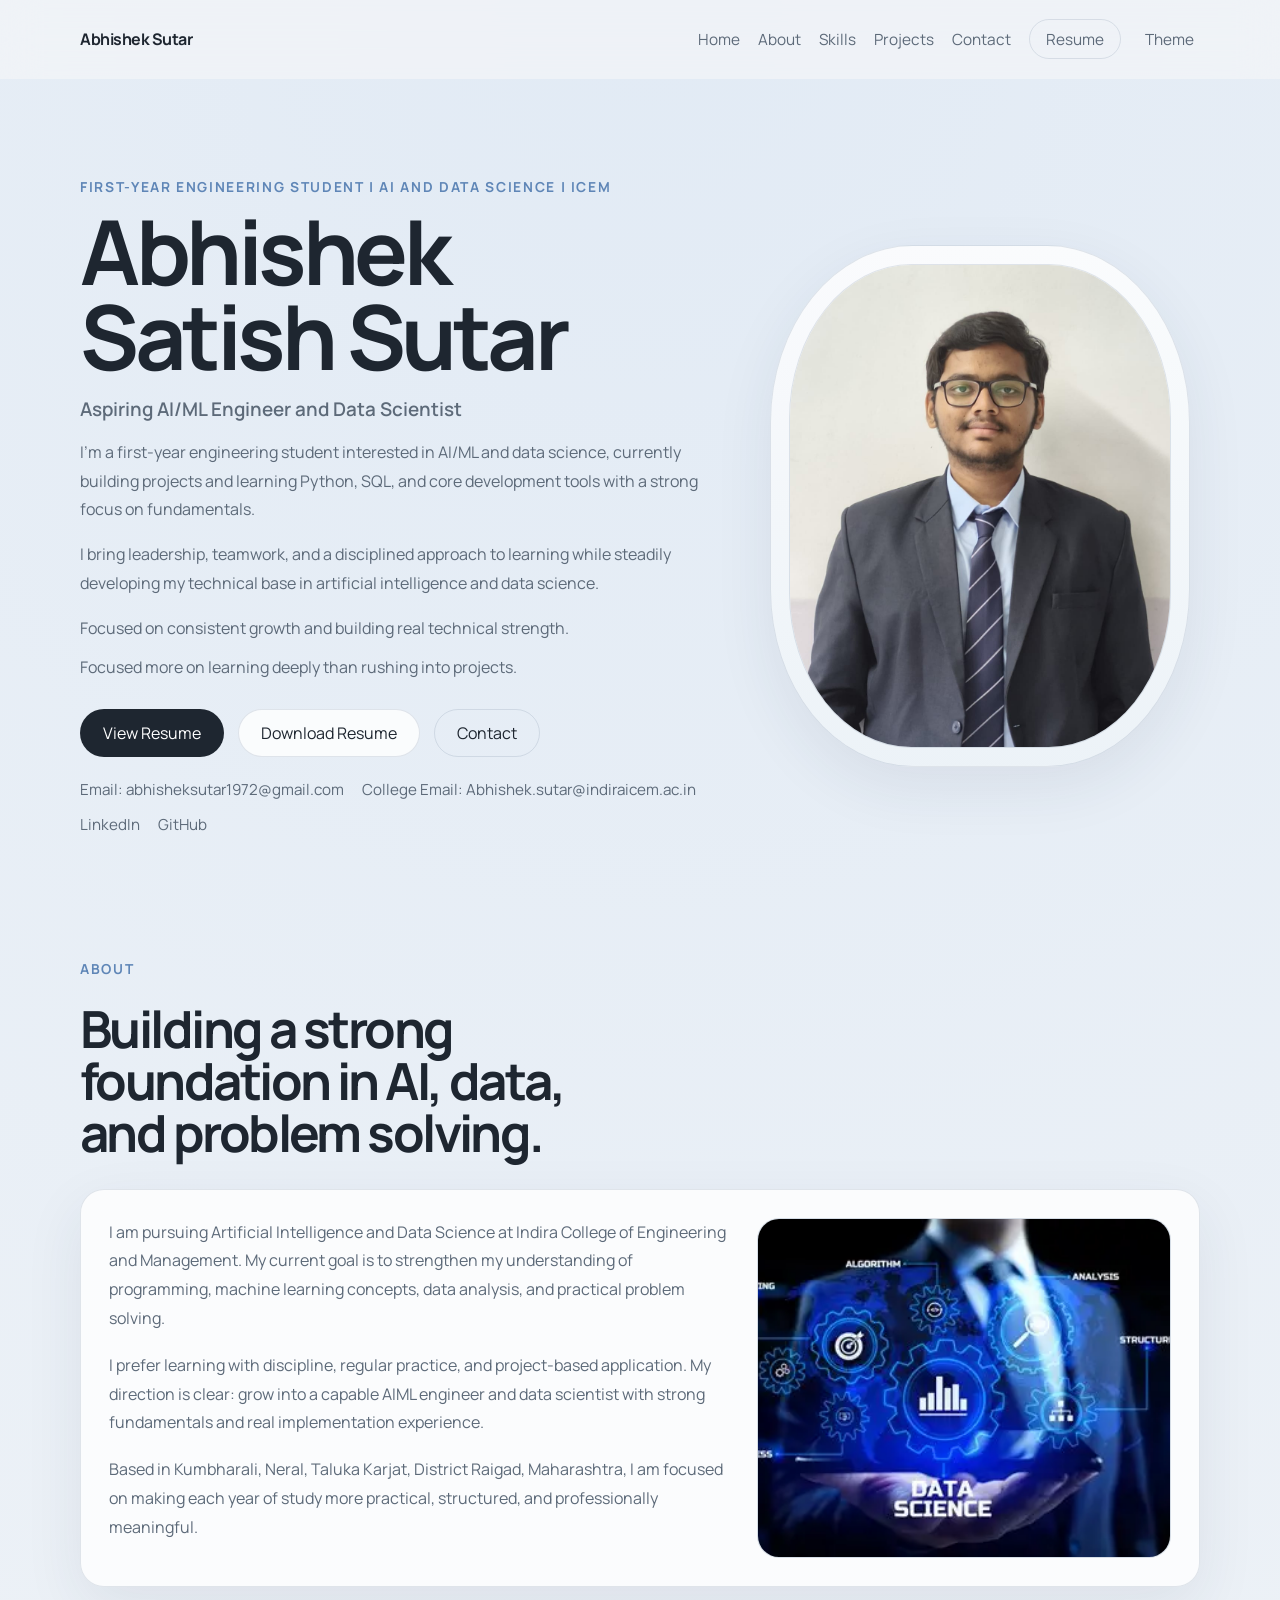
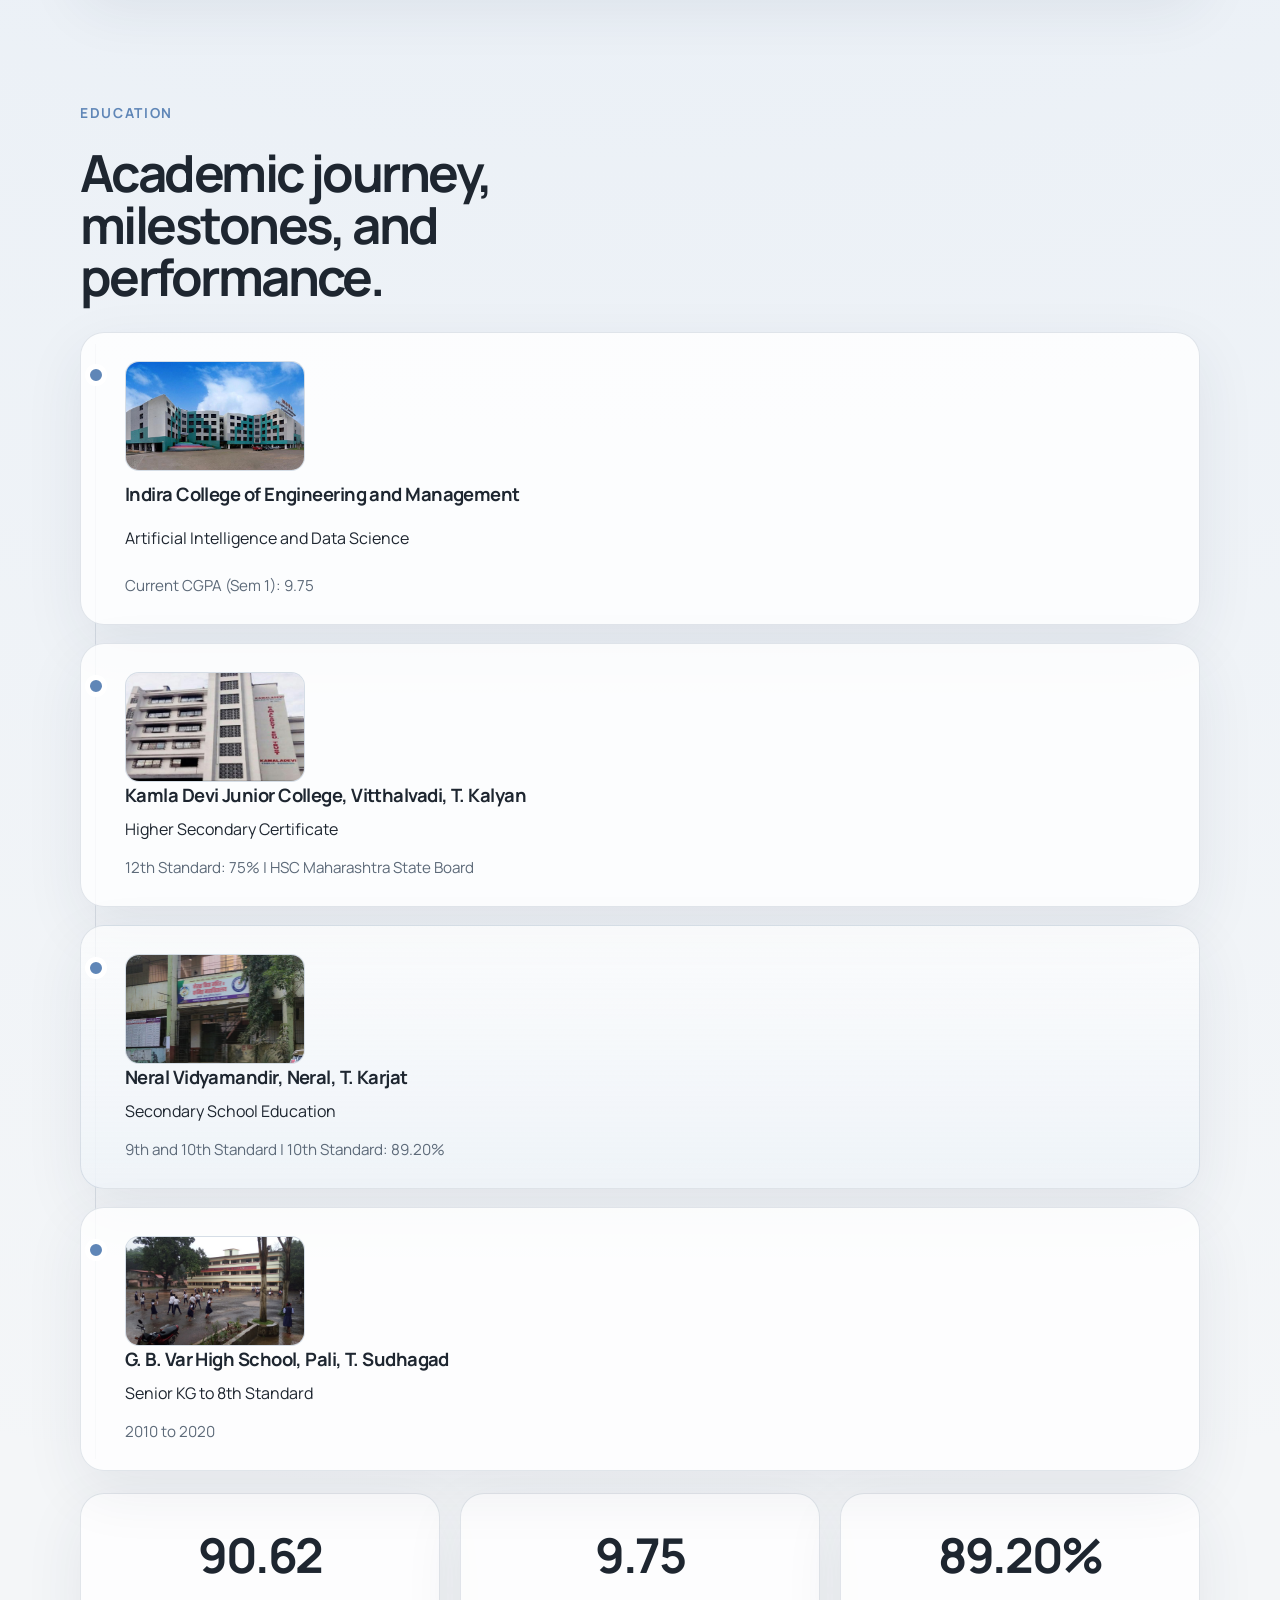
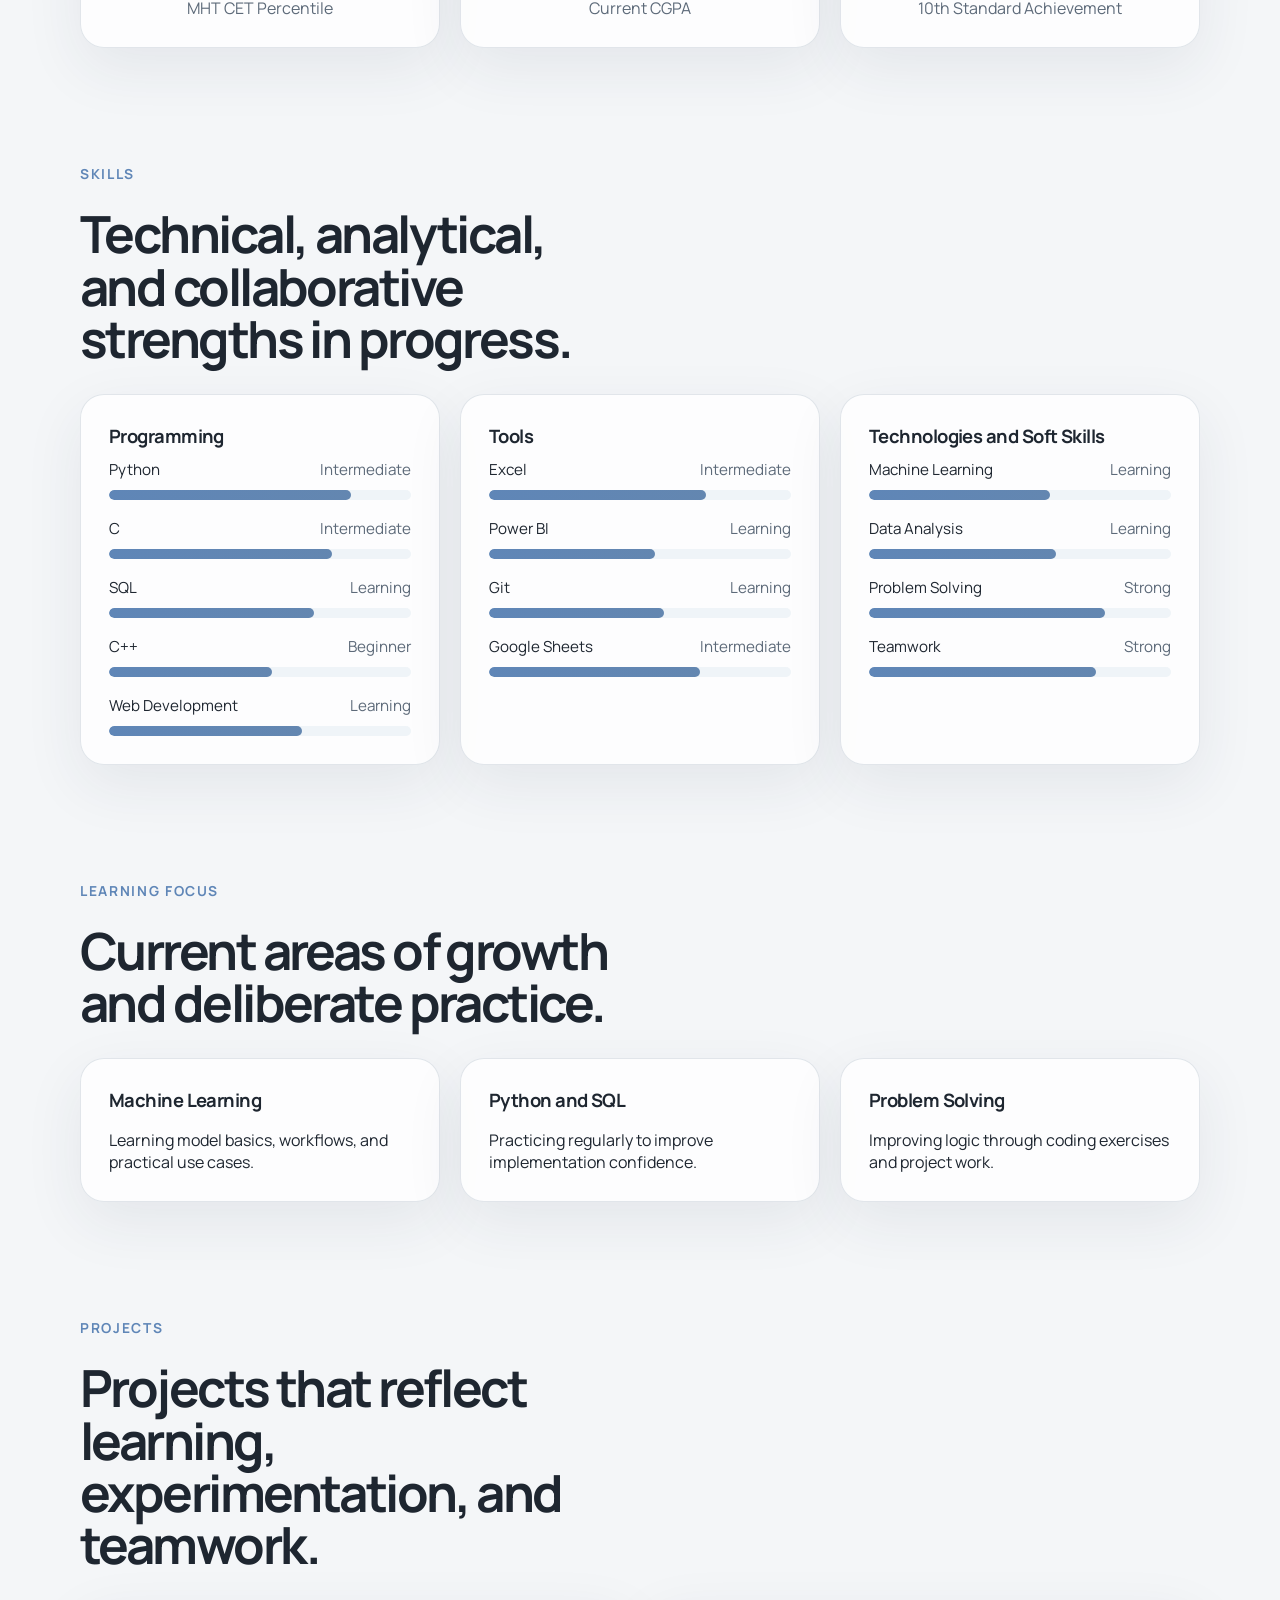
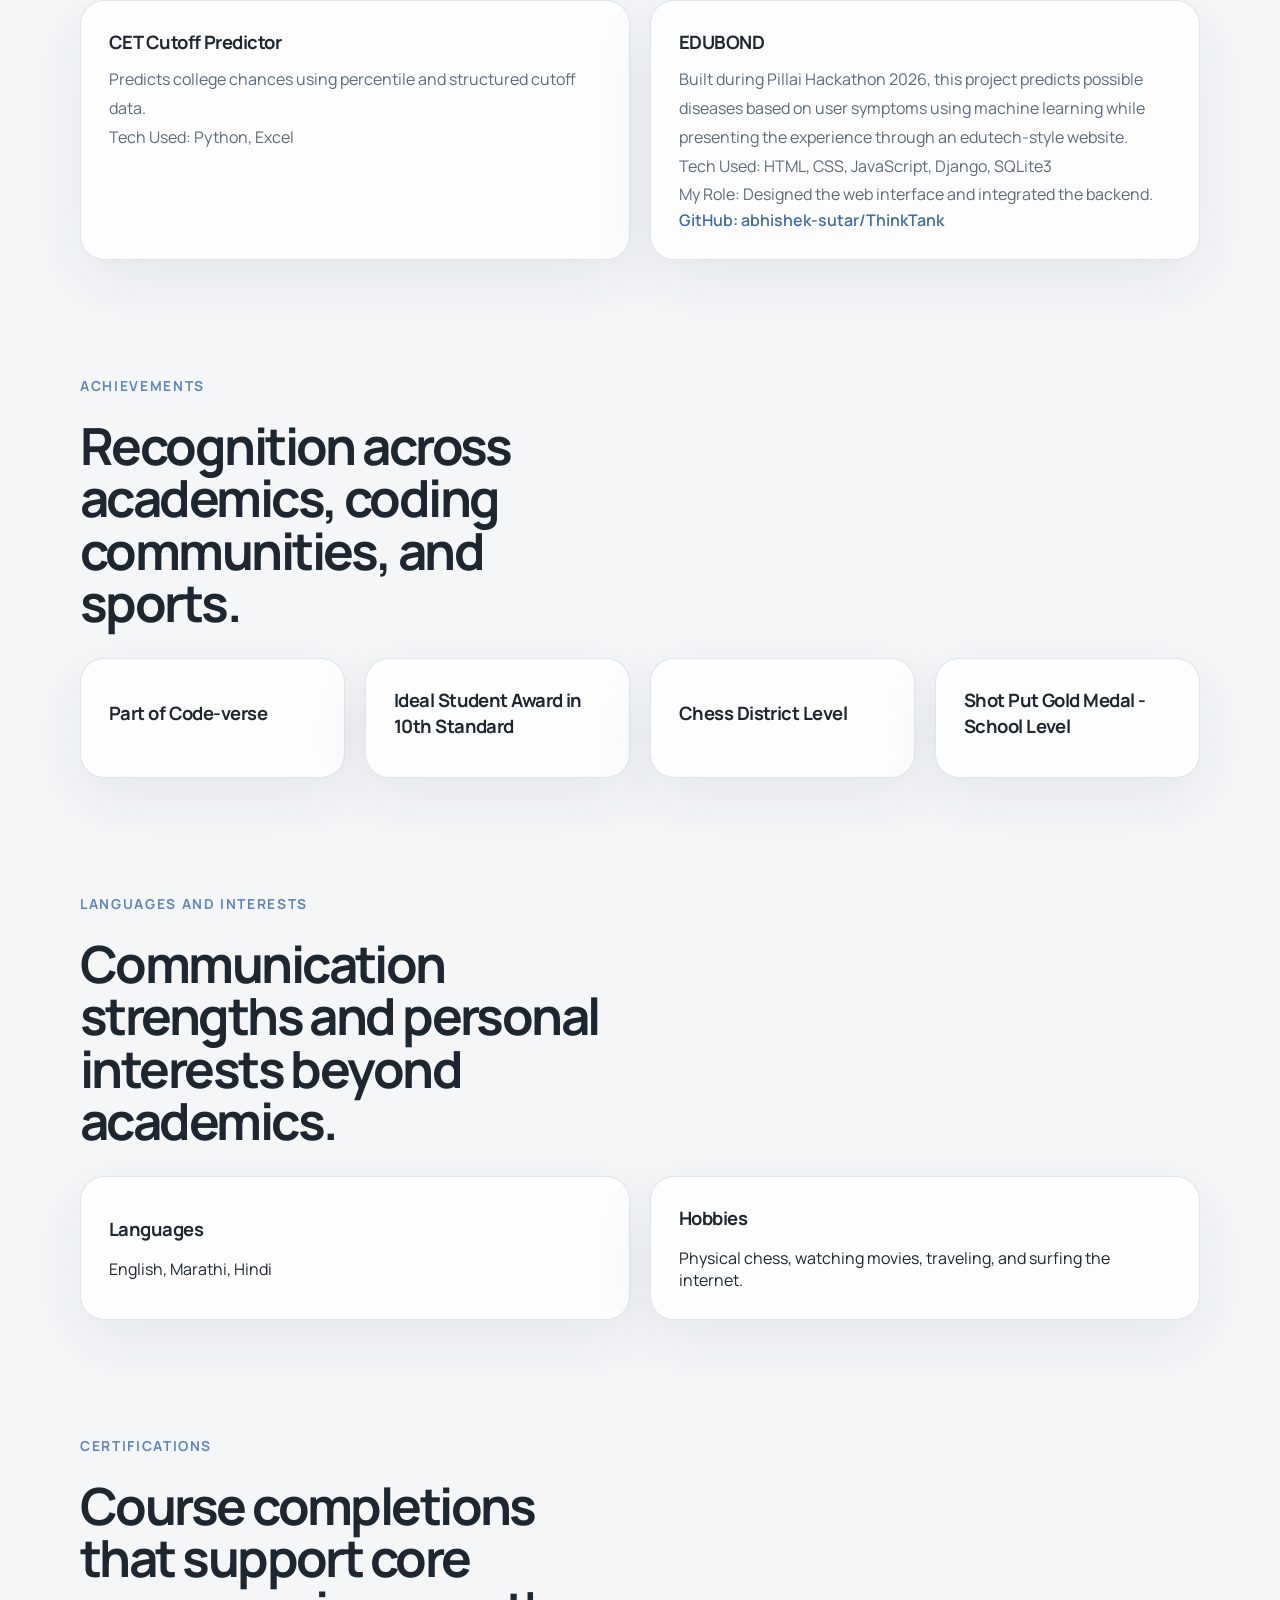
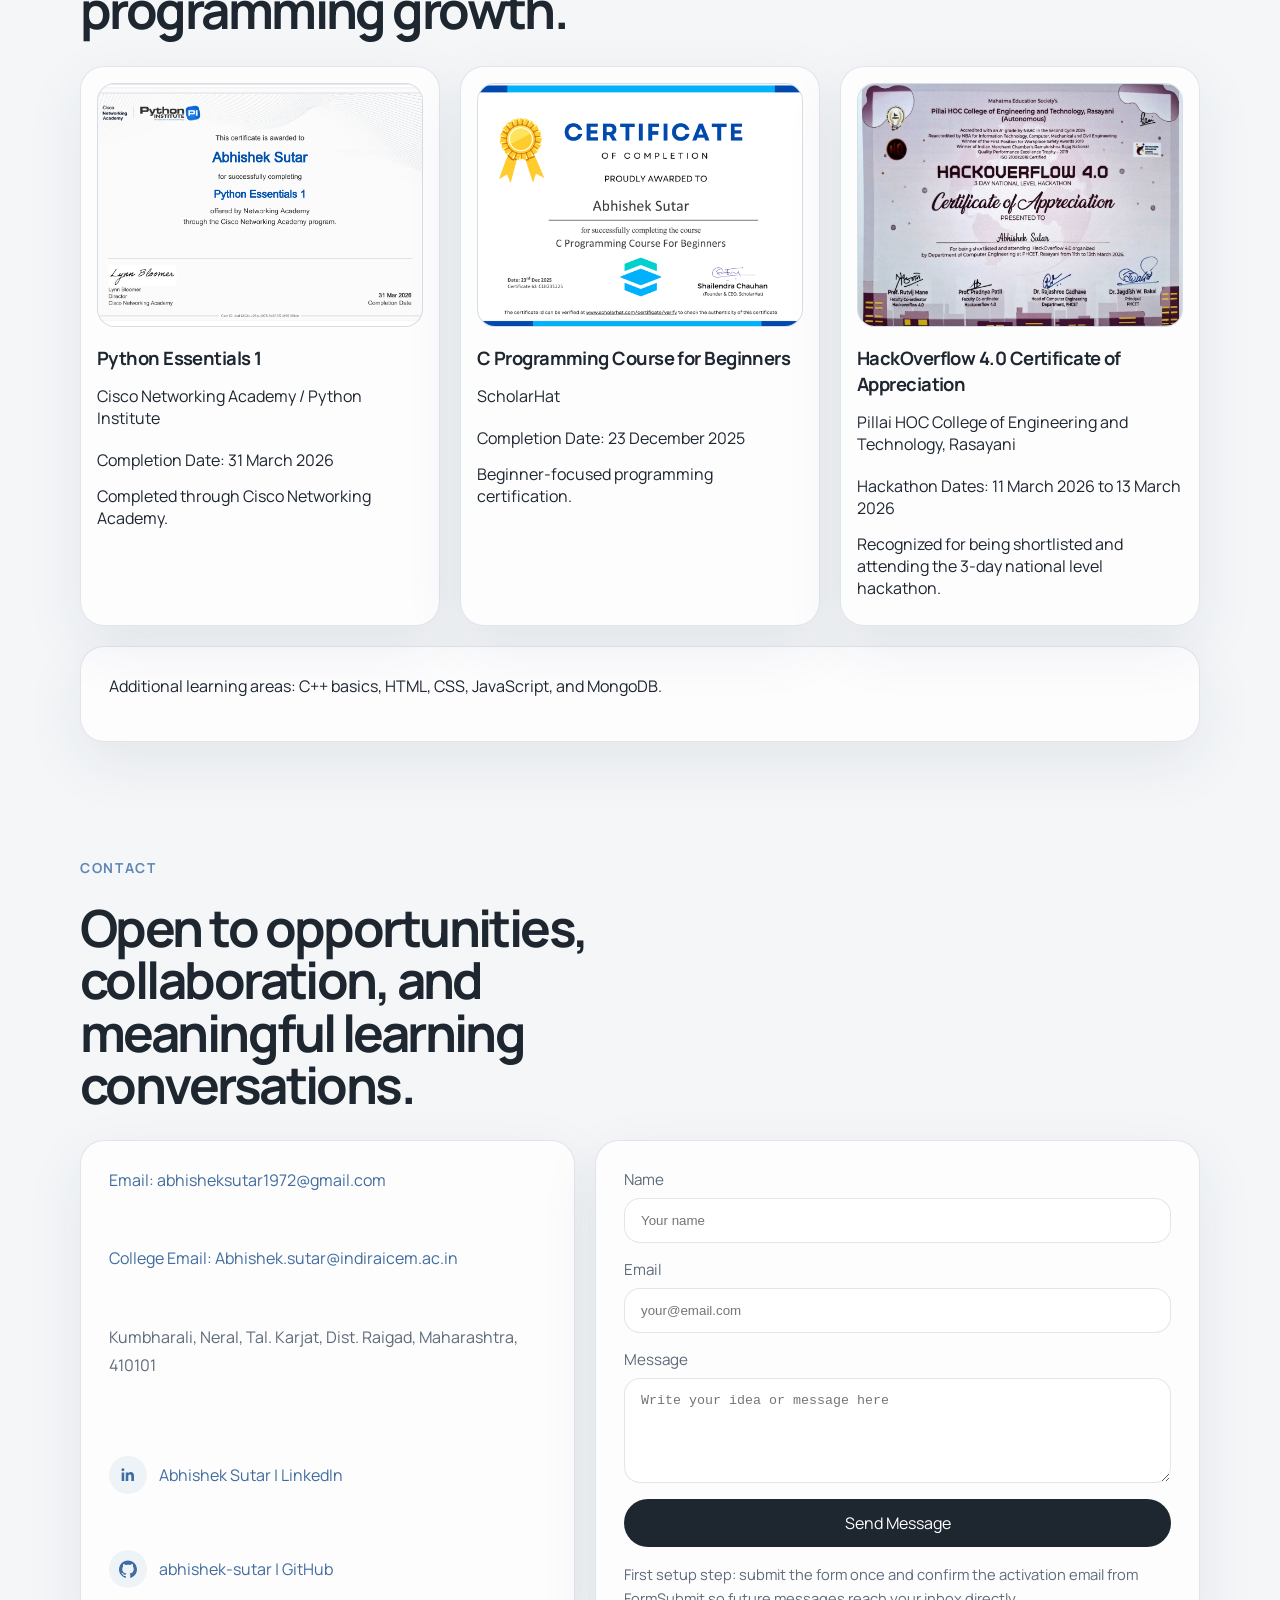
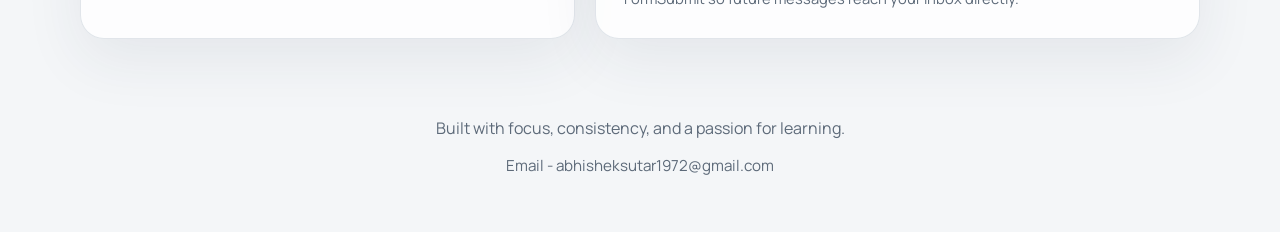
==== commit 249bca7f: "Initial portfolio upload" ====
--- a/index.html
+++ b/index.html
@@ -60,9 +60,10 @@
               <a class="button button-ghost" href="#contact">Contact</a>
             </div>
             <div class="hero-inline-contact">
-              <a href="tel:+919529063937">+91 95290 63937</a>
-              <a href="mailto:abhisheksutar1972@gmail.com">abhisheksutar1972@gmail.com</a>
-              <a href="mailto:Abhishek.sutar@indiraicem.ac.in">College Email</a>
+              <a href="mailto:abhisheksutar1972@gmail.com">Email: abhisheksutar1972@gmail.com</a>
+              <a href="mailto:Abhishek.sutar@indiraicem.ac.in"
+                >College Email: Abhishek.sutar@indiraicem.ac.in</a
+              >
               <a href="https://www.linkedin.com/in/abhishek-sutar2007/" target="_blank" rel="noreferrer"
                 >LinkedIn</a
               >
@@ -401,9 +402,10 @@
           </div>
           <div class="contact-layout">
             <div class="card contact-card">
-              <a href="tel:+919529063937">+91 95290 63937</a>
-              <a href="mailto:abhisheksutar1972@gmail.com">abhisheksutar1972@gmail.com</a>
-              <a href="mailto:Abhishek.sutar@indiraicem.ac.in">Abhishek.sutar@indiraicem.ac.in</a>
+              <a href="mailto:abhisheksutar1972@gmail.com">Email: abhisheksutar1972@gmail.com</a>
+              <a href="mailto:Abhishek.sutar@indiraicem.ac.in"
+                >College Email: Abhishek.sutar@indiraicem.ac.in</a
+              >
               <p class="contact-address">
                 Kumbharali, Neral, Tal. Karjat, Dist. Raigad, Maharashtra, 410101
               </p>
@@ -474,7 +476,7 @@
 
       <footer class="site-footer container">
         <p>Built with focus, consistency, and a passion for learning.</p>
-        <p class="footer-contact">Mobile No. +91 95290 63937 | Email - abhisheksutar1972@gmail.com</p>
+        <p class="footer-contact">Email - abhisheksutar1972@gmail.com</p>
       </footer>
     </div>
 
